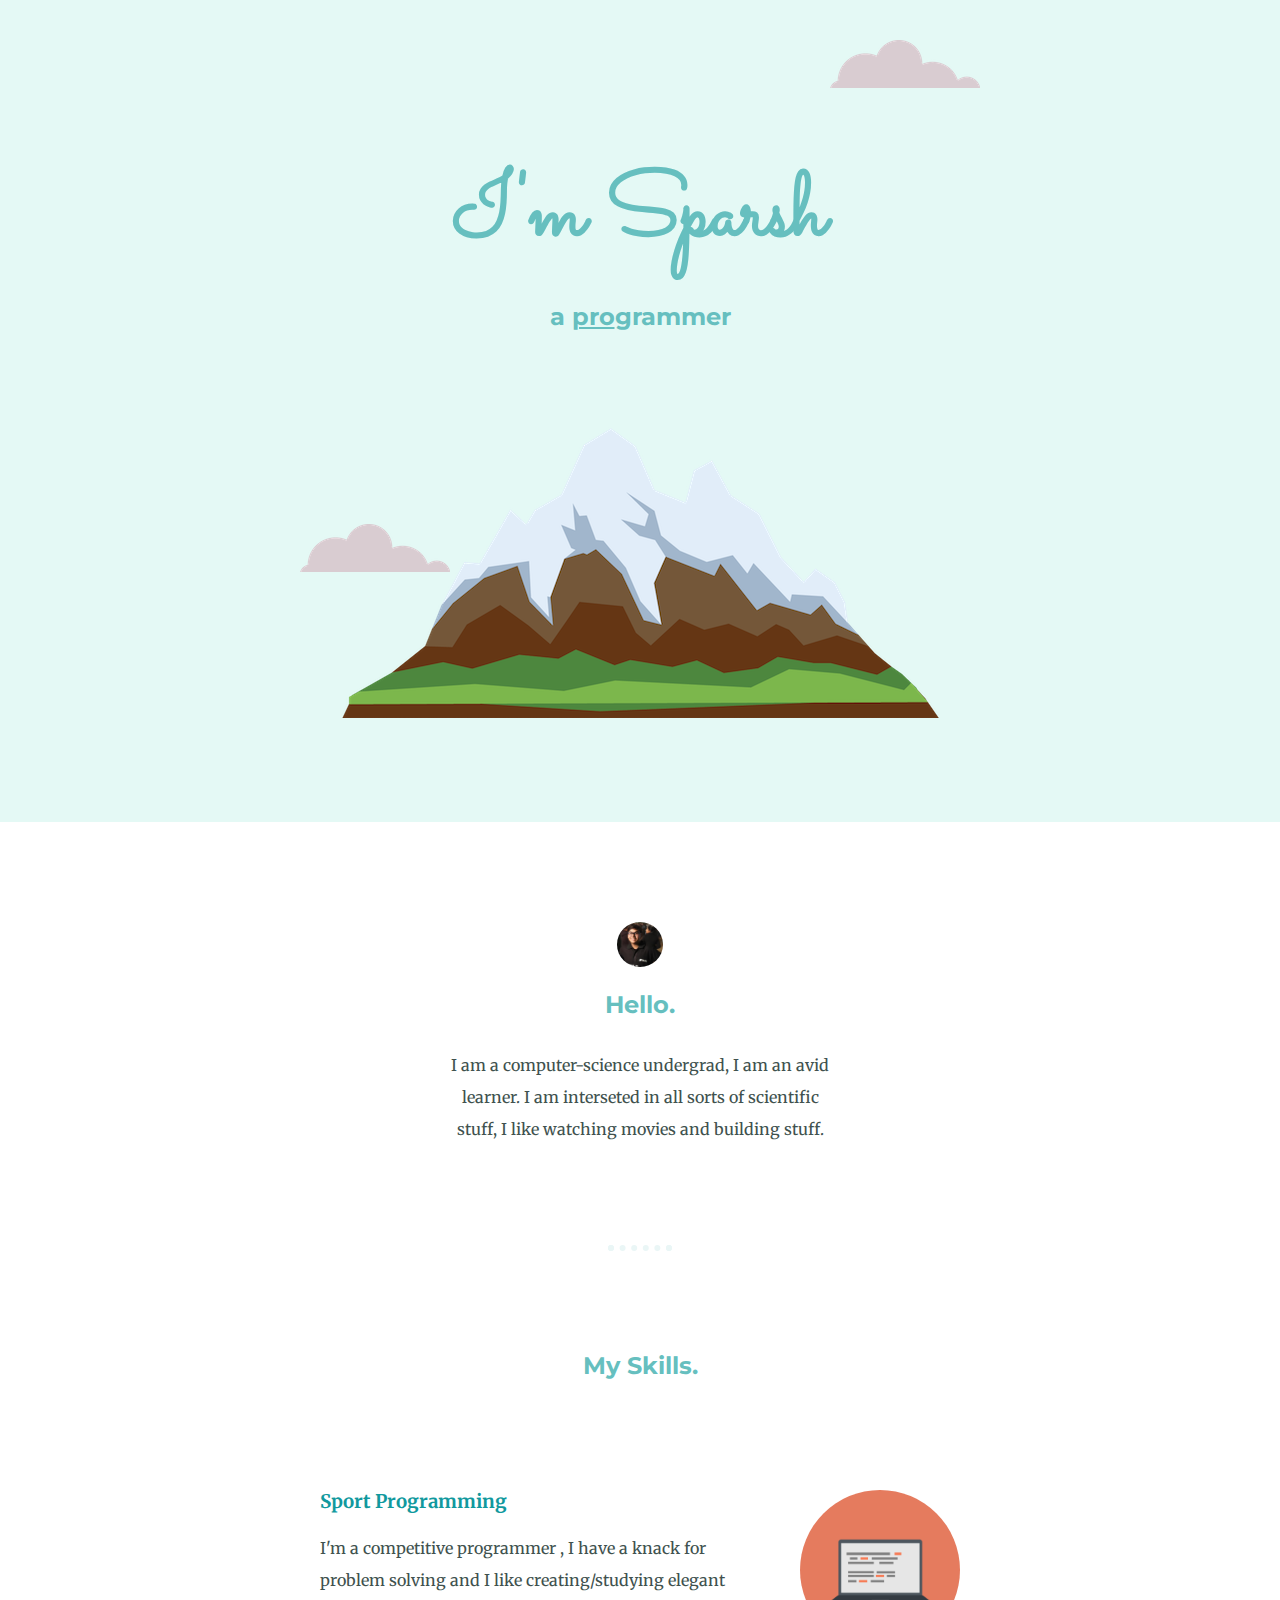
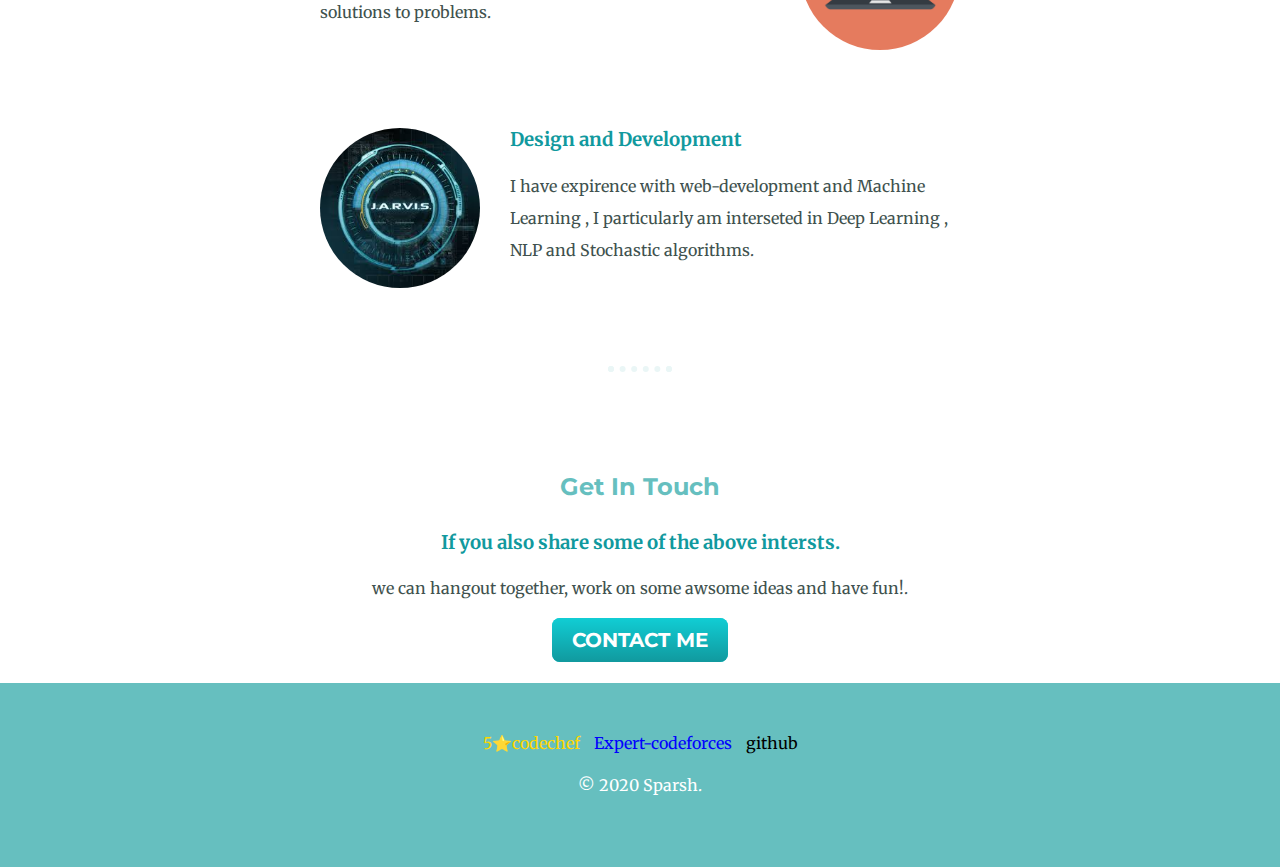
==== index.html @ 834ac080 "initial cv" ====
<!DOCTYPE html>
<html lang="en" dir="ltr">
  <head>
    <meta charset="utf-8">
    <title>Sparsh</title>
    <link rel="stylesheet" href="style.css">
    <link rel="icon" href="favicon.ico">
    <link rel="preconnect" href="https://fonts.gstatic.com">

  <link href="https://fonts.googleapis.com/css2?family=Merriweather:wght@300&family=Montserrat&family=Sacramento&display=swap" rel="stylesheet">
  </head>
  <body>
<div class="top-container">
  <img src="cloud.png" class="top-cloud">
  <h1>I'm Sparsh</h1>
  <h2>a <span style="text-decoration:underline;">pro</span>grammer</h2>

  <img src="cloud.png" class="bottom-cloud">
  <img src="mountain.png" class="mountain">
</div>
<div class="middle-container">
  <div class="profile">
    <img src="sparsh.jpg" style="-webkit-border-radius:100%; width:12%;">
    <h2>Hello.</h2>
    <p>I am a computer-science undergrad, I am an avid learner. I am interseted in all sorts of scientific stuff, I like watching movies and building stuff.</p>
  </div>
  <hr>
  <div class="skills">
    <h2>My Skills.</h2>
    <div class="skill-row">
      <img class="s2" src="computer.png" style="border-radius: 100%;">
      <h3>Sport Programming</h3>
      <p>I'm a competitive programmer , I have a knack for problem solving and I like creating/studying elegant solutions to problems. </p>
    </div>
    <div class="skill-row">
      <img class="s1" src="jarvis.jpeg" style="border-radius:100%;">
      <h3>Design and Development</h3>
      <p>I have expirence with web-development and Machine Learning , I particularly am interseted in Deep Learning , NLP and Stochastic algorithms.</p>
    </div>
  </div>
  <hr>
  <div class="contact-me">
    <h2>Get In Touch</h2>
    <h3>If you also share some of the above intersts.</h3>
    <p>we can hangout together, work on some awsome ideas and have fun!.</p>
    <h2><a class="btn" href="mailto:sparsh051999@gmail.com">CONTACT ME</a></h2>
  </div>
</div>


<div class="bottom-container">
  <a class="footer-link" href="https://www.codechef.com/users/sparsh_67" style="color:GOLD;padding:10px;text-decoration:None;">5⭐️codechef</a>
  <a class="footer-link" href="https://codeforces.com/profile/dick_feynman_1729_67" style="color:blue;text-decoration:None;">Expert-codeforces</a>
  <a class="footer-link" href="https://github.com/sparsh-67" style="color:black;padding:10px;text-decoration:None;">github</a>
  <p style="color:white;">© 2020 Sparsh.</p>
</div>

  </body>
</html>
---- style.css ----
body{
  margin: 0;
  text-align: center;
  font-family: 'Merriweather',serif;
  color:#40514E;
}
h1{
  margin:50px auto 0 auto;
  font-size: 90px;
  font-family:  'Sacramento',cursive;
  color: #66BFBF;

}
h2{
  font-family: 'Montserrat',sans-serif;
  color: #66BFBF;
  font-weight: bold;
  padding-bottom: 10px;
}
h3{
  color: #11999E;
}
.profile{
  text-align:center;
  width: 30%;
  margin:100px auto 100px auto;

}
.top-container{
  margin: 0;
  background-color: #E4F9F5;
  position: relative;;
  padding: 100px;
}
.mid-container{
  margin: 100px 0;
}
p{
  line-height: 2;
}
.bottom-container{
  background-color: #66BFBF;
  padding: 50px;
}
.top-cloud{
  position: absolute;
  right: 300px;
  top:40px;
}
hr{
  border: dotted #EAF6F6 6px;
  border-bottom: None;
  width: 4%;
  margin: 100px auto;
}
.bottom-cloud{
  position: absolute;
  left: 300px;
  bottom: 250px;
}
.mountain{

}
.s1{
  width: 25%;
  float:left;
  margin-right: 30px;
}
.s2{
  width: 25%;
  float:right;
  margin-left:30px;
}
.skill-row{
  text-align: left;
  margin:100px auto 100px auto;
  width: 50%;
}
.btn {
  background: #11CDD4;
  background-image: -webkit-linear-gradient(top, #11CDD4, #11999E);
  background-image: -moz-linear-gradient(top, #11CDD4, #11999E);
  background-image: -ms-linear-gradient(top, #11CDD4, #11999E);
  background-image: -o-linear-gradient(top, #11CDD4, #11999E);
  background-image: linear-gradient(to bottom, #11CDD4, #11999E);
  -webkit-border-radius: 8;
  -moz-border-radius: 8;
  border-radius: 8px;
  font-family: Montserrat;
  color: #ffffff;
  font-size: 20px;
  padding: 10px 20px 10px 20px;
  text-decoration: none;
}

.btn:hover {
  background: #30E3CB;
  background-image: -webkit-linear-gradient(top, #30E3CB, #2BC4AD);
  background-image: -moz-linear-gradient(top, #30E3CB, #2BC4AD);
  background-image: -ms-linear-gradient(top, #30E3CB, #2BC4AD);
  background-image: -o-linear-gradient(top, #30E3CB, #2BC4AD);
  background-image: linear-gradient(to bottom, #30E3CB, #2BC4AD);
  text-decoration: none;
}
.contact-message{
  width: 40%;
  margin:40px auto 60px;
}
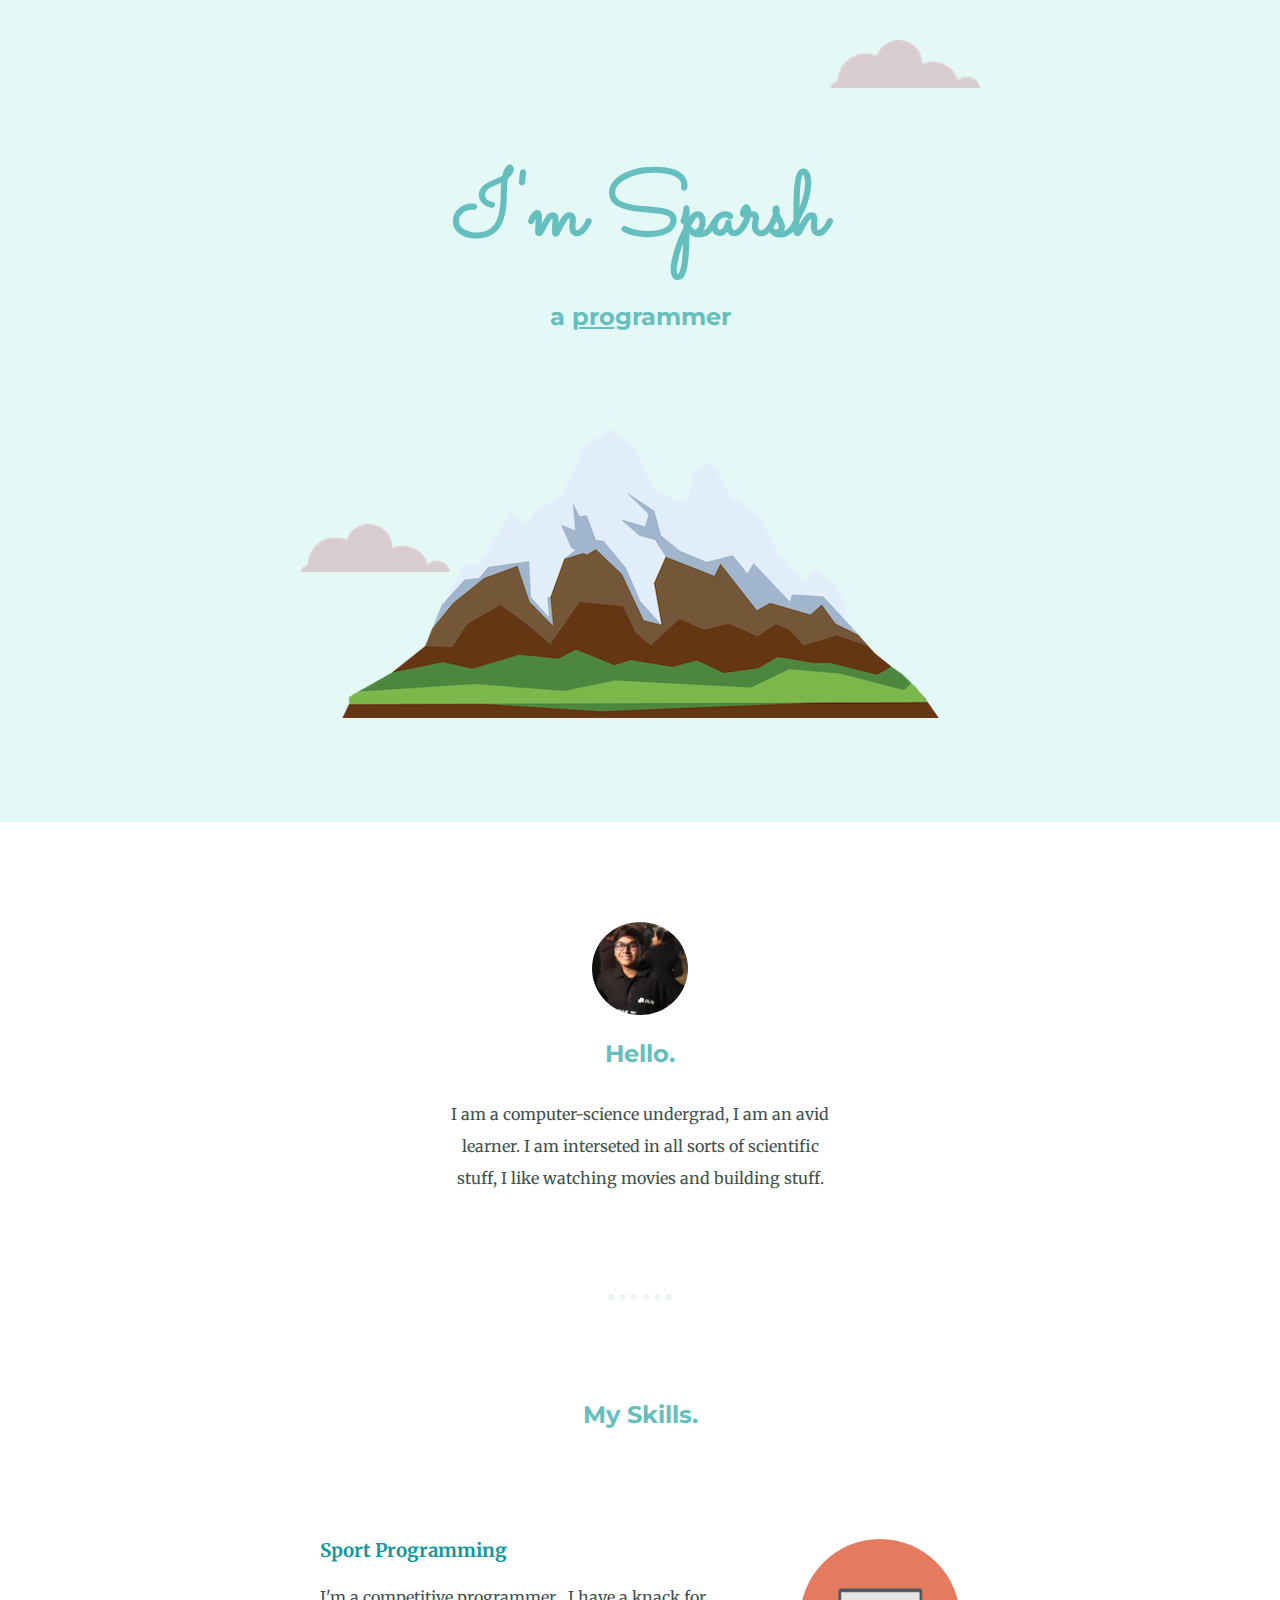
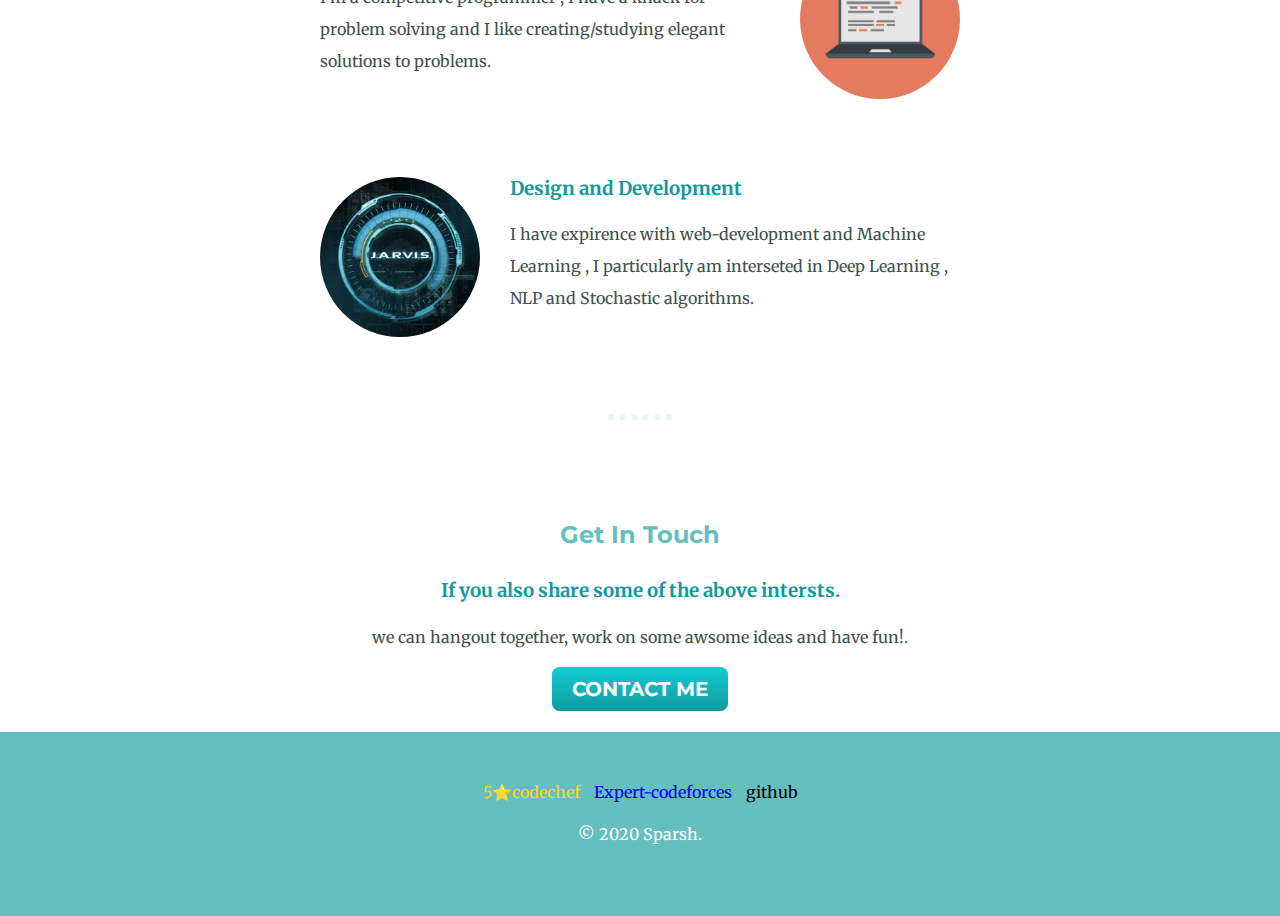
==== commit 827a274b: "Update index.html" ====
--- a/index.html
+++ b/index.html
@@ -20,7 +20,7 @@
 </div>
 <div class="middle-container">
   <div class="profile">
-    <img src="sparsh.jpg" style="-webkit-border-radius:100%; width:12%;">
+    <img src="sparsh.jpg" style="-webkit-border-radius:100%; width:25%;">
     <h2>Hello.</h2>
     <p>I am a computer-science undergrad, I am an avid learner. I am interseted in all sorts of scientific stuff, I like watching movies and building stuff.</p>
   </div>
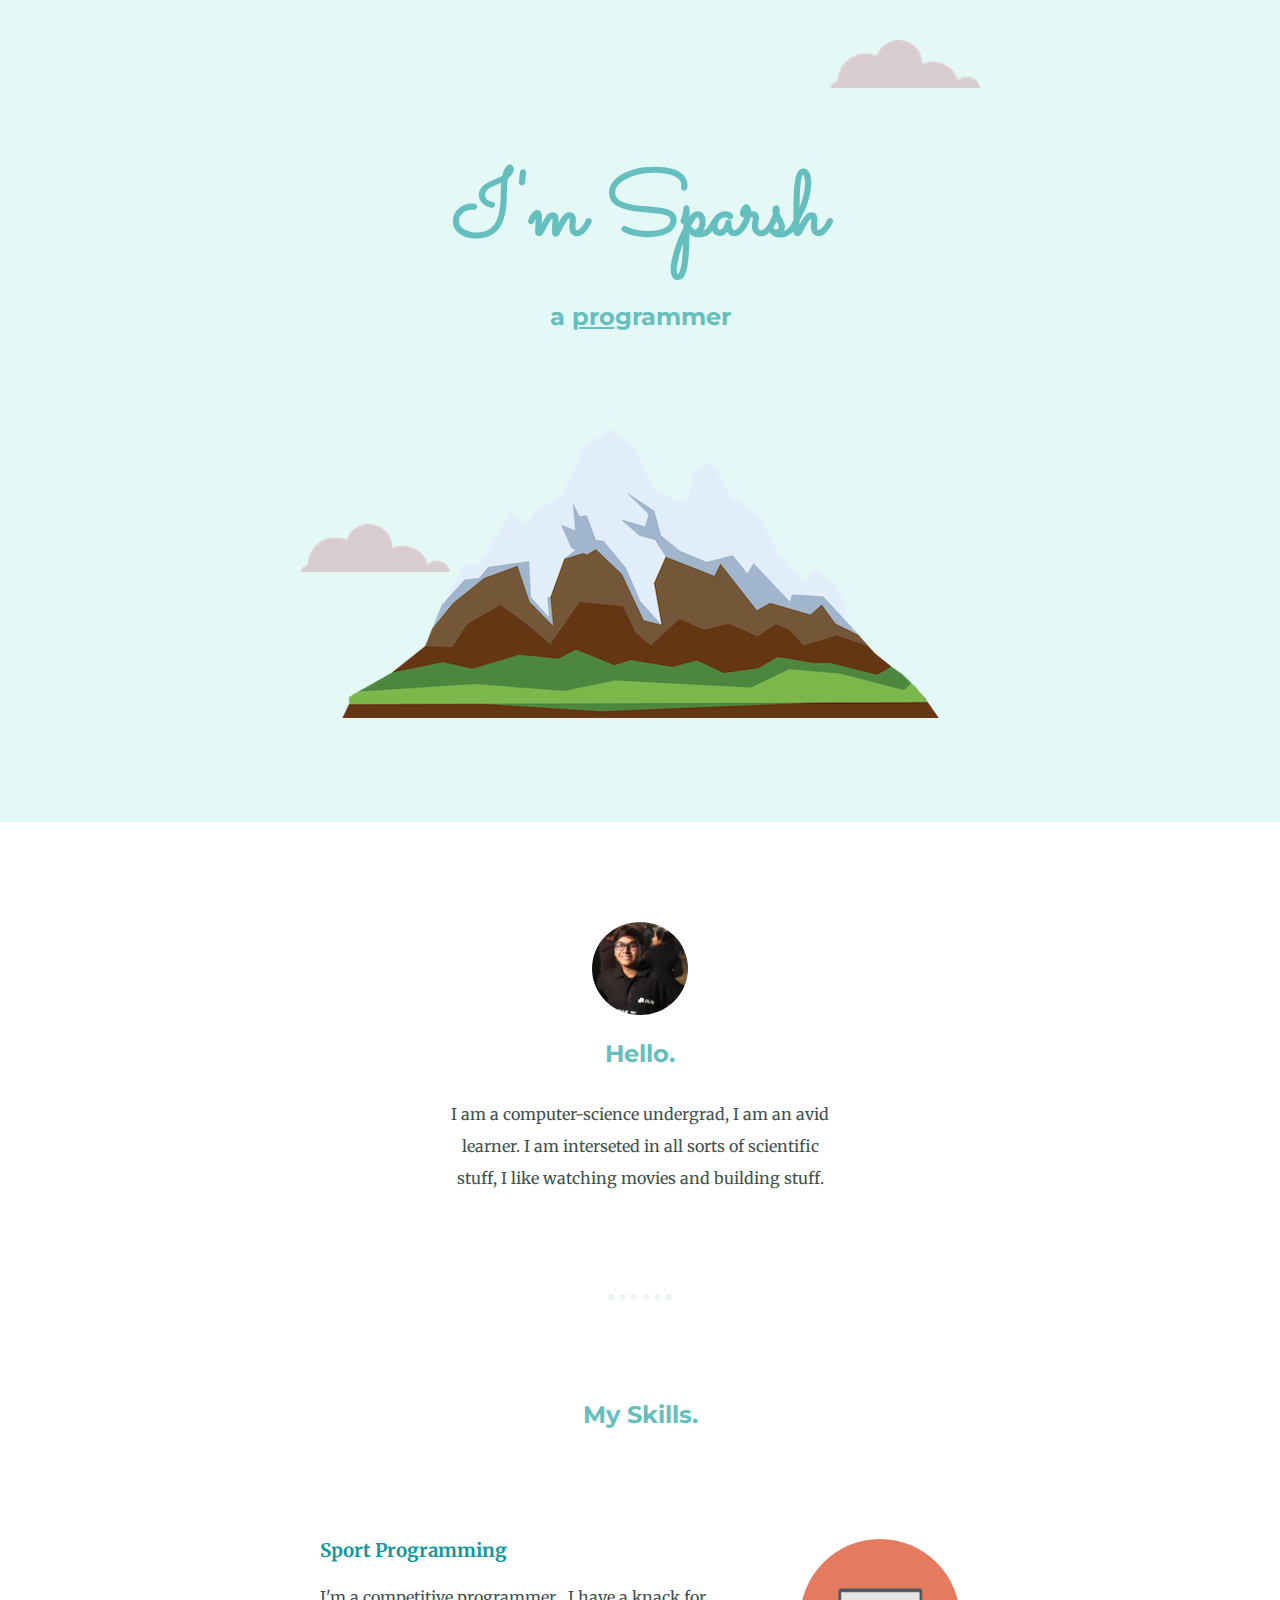
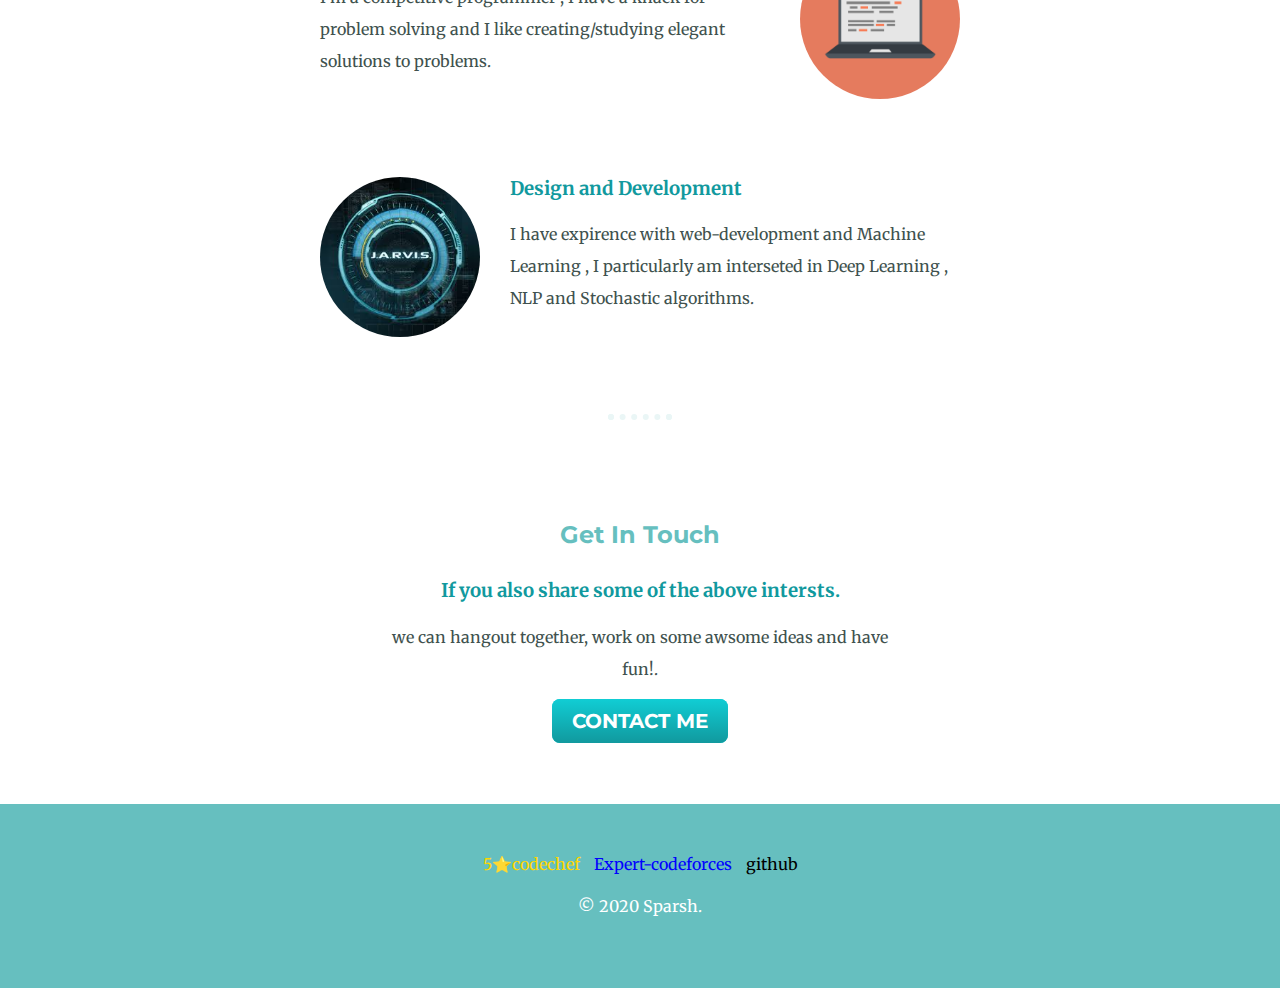
==== commit e03959f9: "Update index.html" ====
--- a/index.html
+++ b/index.html
@@ -39,7 +39,7 @@
     </div>
   </div>
   <hr>
-  <div class="contact-me">
+  <div class="contact-me" style="margin:40px auto 60px; width : 40%;">
     <h2>Get In Touch</h2>
     <h3>If you also share some of the above intersts.</h3>
     <p>we can hangout together, work on some awsome ideas and have fun!.</p>
--- a/style.css
+++ b/style.css
@@ -102,7 +102,7 @@
   background-image: linear-gradient(to bottom, #30E3CB, #2BC4AD);
   text-decoration: none;
 }
-.contact-message{
+.contact-me{
   width: 40%;
   margin:40px auto 60px;
 }
